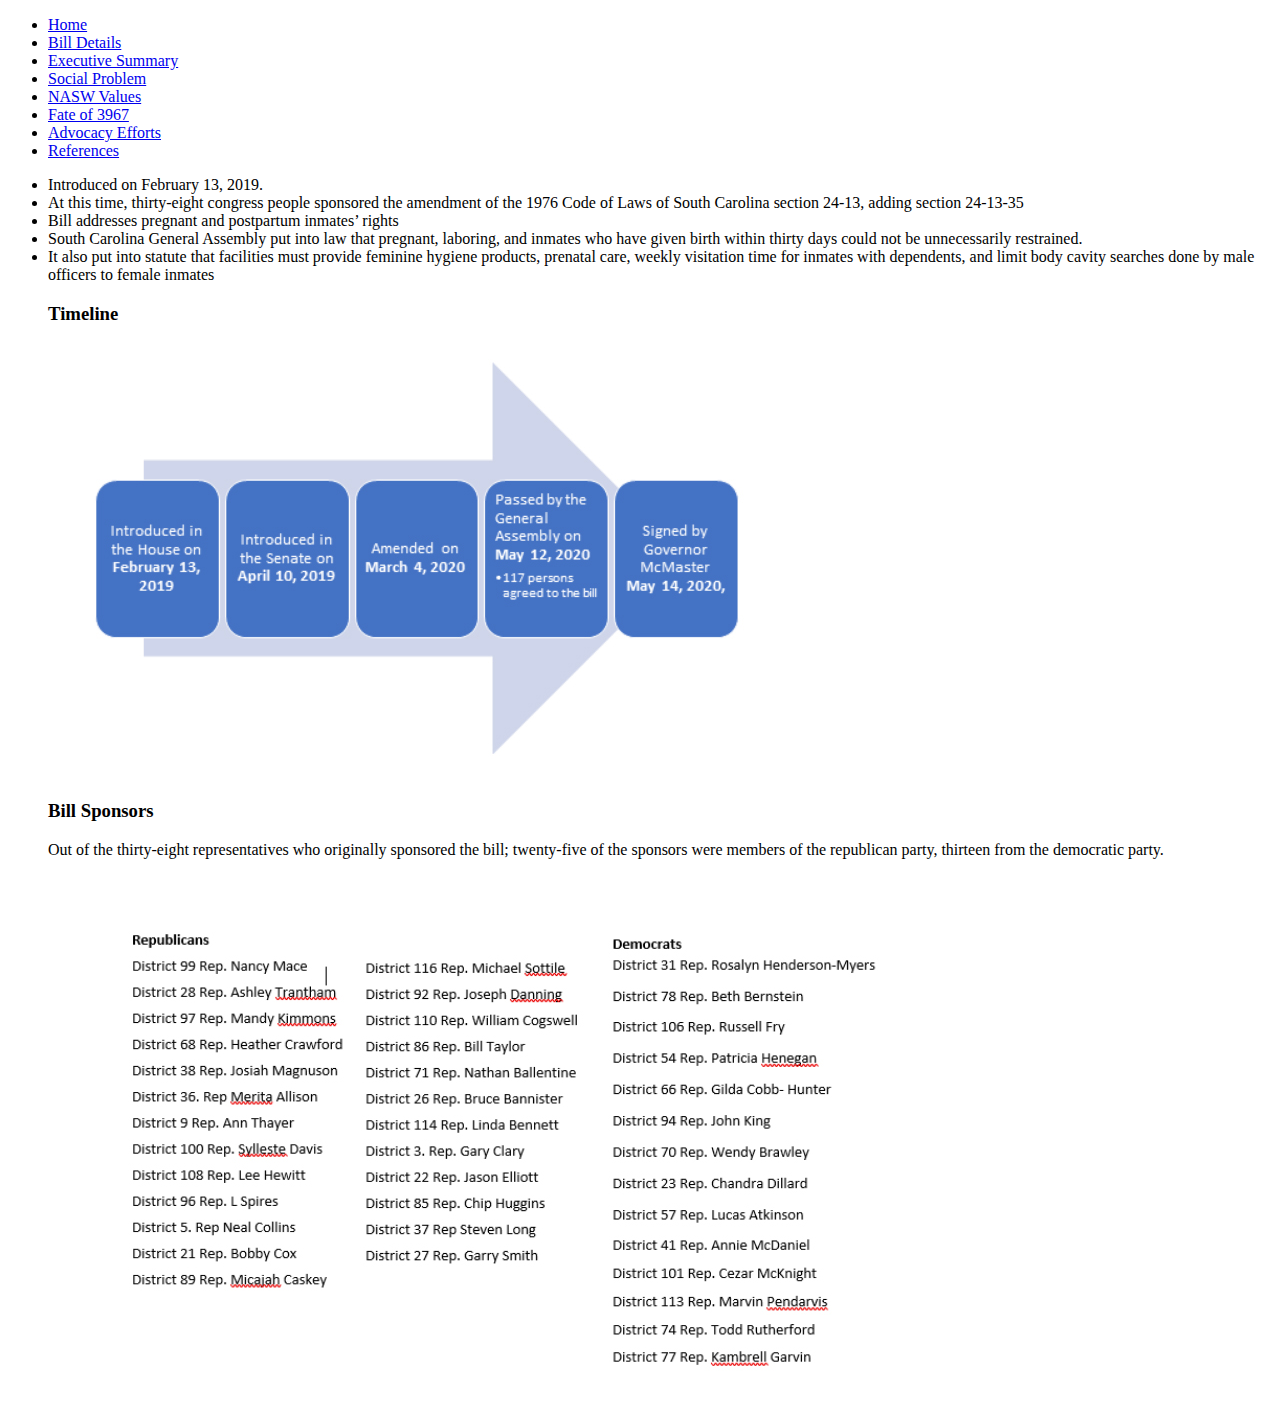
==== index.html @ e068c8c7 "initial project" ====
<!DOCTYPE html>
<html lang="en">
<head>
    <meta charset="UTF-8">
    <meta name="viewport" content="width=device-width, initial-scale=1.0">
    <title>Document</title>
</head>
<body>
    <nav>
        <ul>
            <li>
                <a href="index.html">Home</a>
            </li>
            <li>
                <a href="billdetails.html">Bill Details</a>
            </li>
            <li>
                <a href="executivesummary.html">Executive Summary</a> 
            </li>
            <li>
                <a href="socialproblem.html">Social Problem</a> 
            </li>
            <li>
                <a href="naswvalues.html">NASW Values</a> 
            </li>
            <li>
                <a href="fateof3967.html">Fate of 3967</a>
            </li>
            <li>
                <a href="advocacyefforts.html">Advocacy Efforts</a>
            </li>
            <li>
                <a href="references.html">References</a>
            </li>
        </ul>
    </nav>
    <main>
        <ul>
            <li>
                Introduced on February 13, 2019.  
            </li>
            <li>
                At this time, thirty-eight congress people sponsored the amendment of the 1976 Code of Laws 
                of South Carolina section 24-13, adding section 24-13-35 
            </li>
            <li>
                Bill addresses pregnant and postpartum inmates’ rights
            </li>
            <li>
                South Carolina General Assembly put into law that pregnant, laboring, and inmates who have 
                given birth within thirty days could not be unnecessarily restrained.
            </li>
            <li>
                It also put into statute that facilities must provide feminine hygiene products, 
                prenatal care, weekly visitation time for inmates with dependents, and limit body 
                cavity searches done by male officers to female inmates
            </li>
        </ol>
        <h3>Timeline</h3>
        <img src="timeline.jpg" />
        <h3>Bill Sponsors</h3>
        <p>
           Out of the thirty-eight representatives who originally sponsored the bill; twenty-five of 
           the sponsors were members of the republican party, thirteen from the democratic party.
        </p>
        <img src="billsponsors.jpg" />
    </main>
</body>
</html>
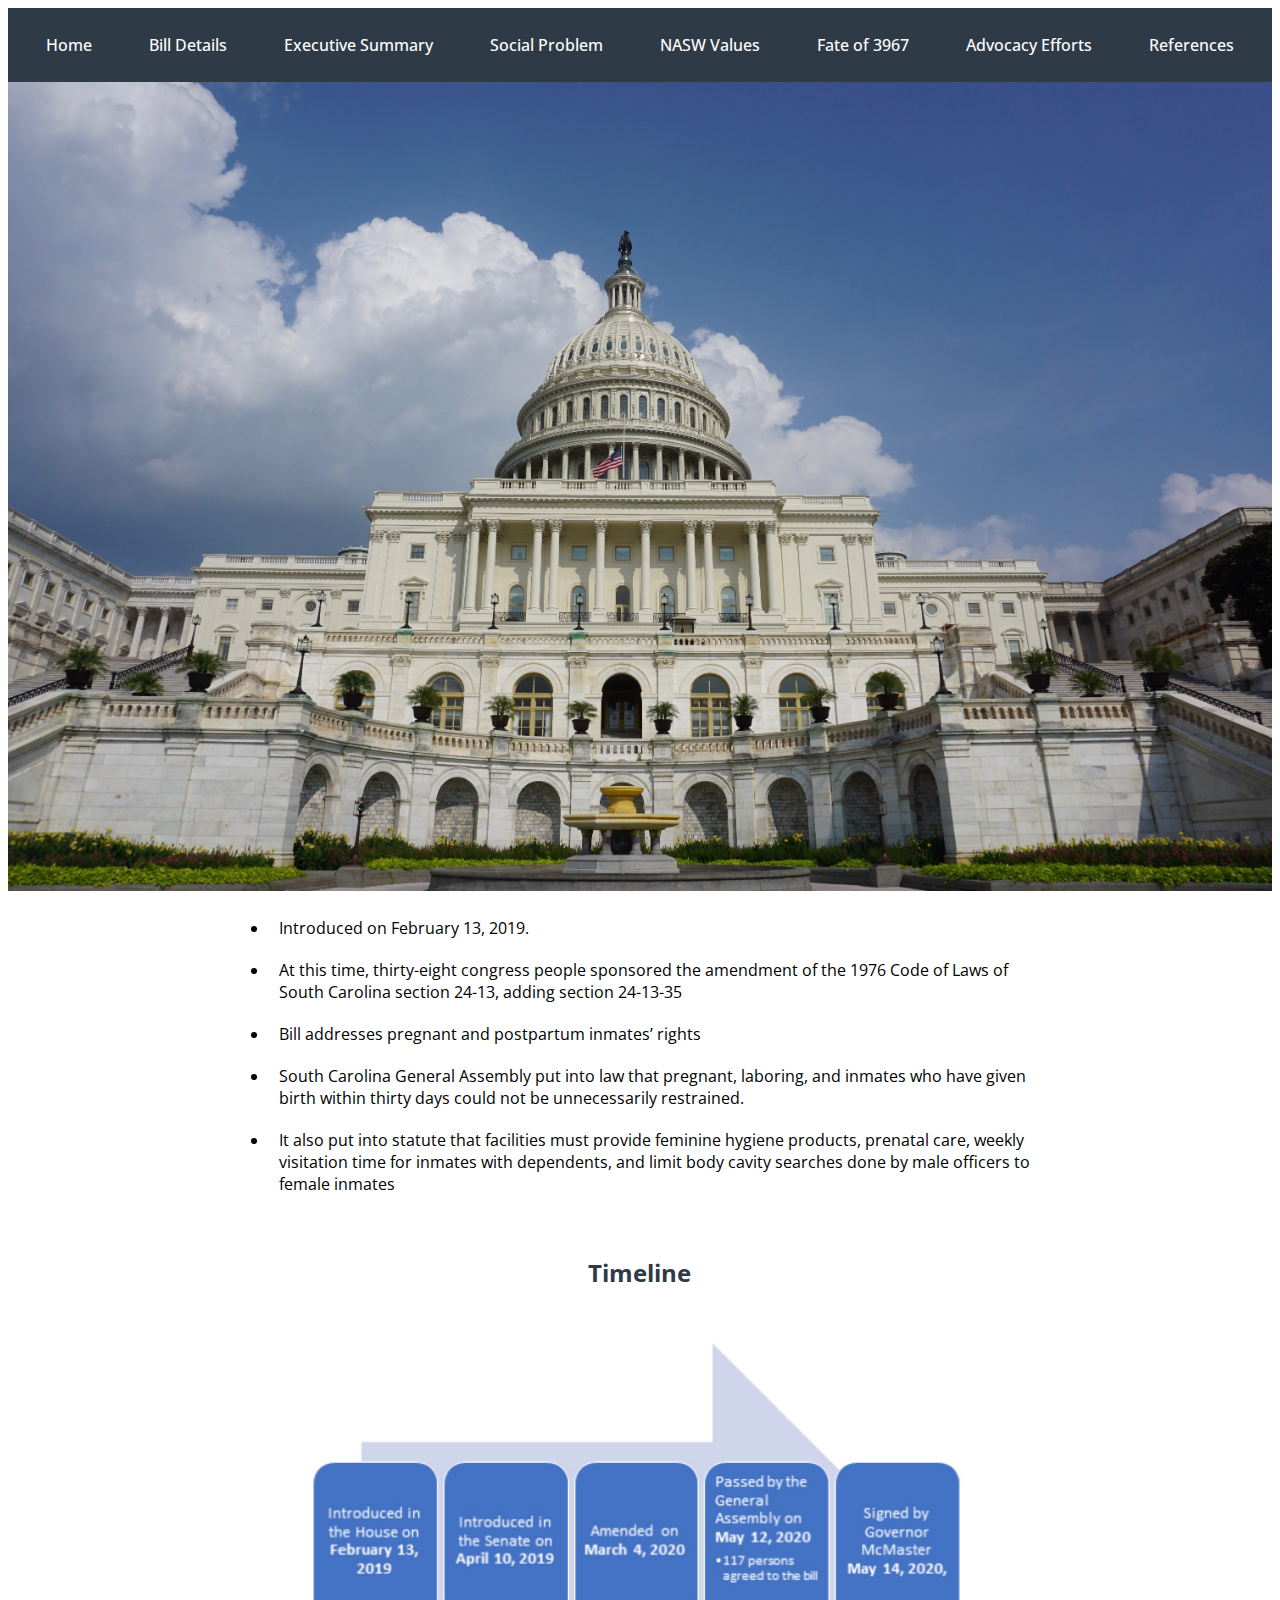
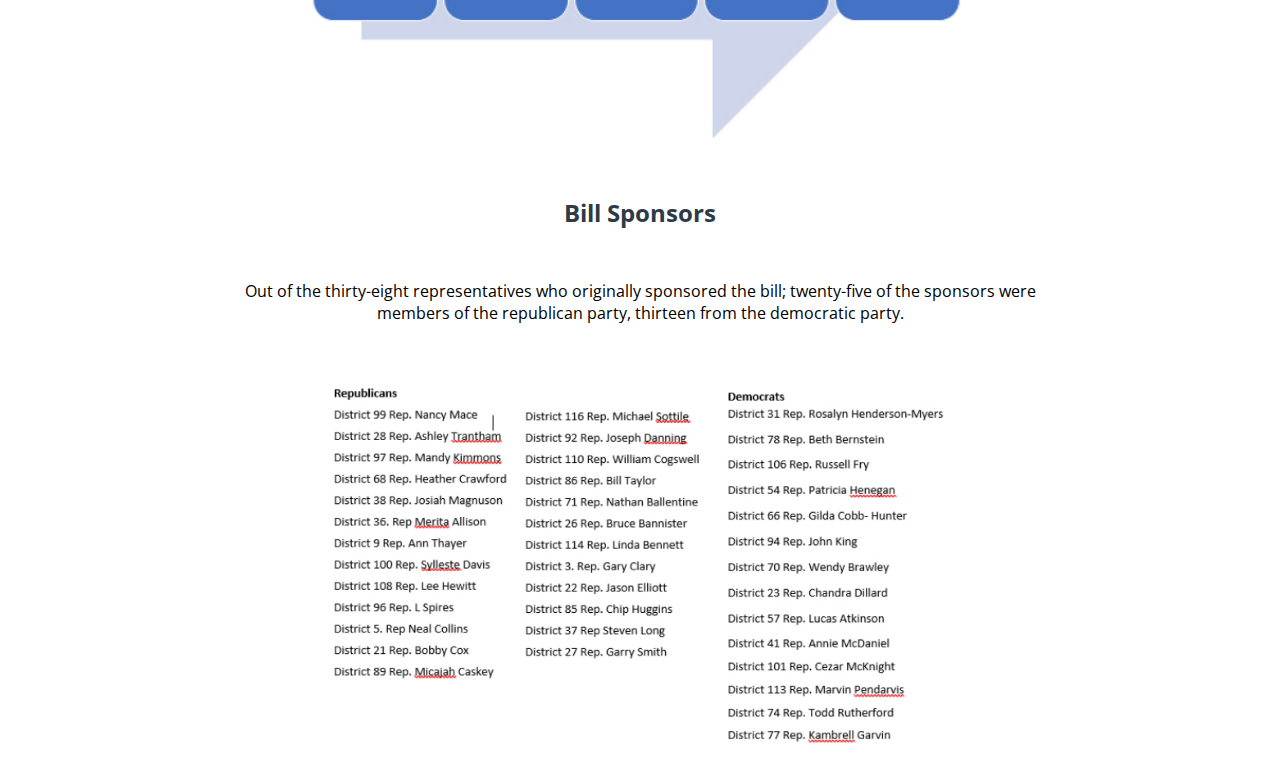
==== commit 258307f0: "styling" ====
--- a/index.html
+++ b/index.html
@@ -3,7 +3,8 @@
 <head>
     <meta charset="UTF-8">
     <meta name="viewport" content="width=device-width, initial-scale=1.0">
-    <title>Document</title>
+    <link rel="stylesheet" href="style.css">
+    <title>Bill 3967</title>
 </head>
 <body>
     <nav>
@@ -35,6 +36,7 @@
         </ul>
     </nav>
     <main>
+        <img src="capitol.jpg" class="capitol" alt="capitol building" />
         <ul>
             <li>
                 Introduced on February 13, 2019.  
@@ -55,15 +57,15 @@
                 prenatal care, weekly visitation time for inmates with dependents, and limit body 
                 cavity searches done by male officers to female inmates
             </li>
-        </ol>
-        <h3>Timeline</h3>
-        <img src="timeline.jpg" />
-        <h3>Bill Sponsors</h3>
+        </ul>
+        <h2>Timeline</h2>
+        <img src="timeline.jpg" class="timeline" />
+        <h2>Bill Sponsors</h2>
         <p>
            Out of the thirty-eight representatives who originally sponsored the bill; twenty-five of 
            the sponsors were members of the republican party, thirteen from the democratic party.
         </p>
-        <img src="billsponsors.jpg" />
+        <img src="billsponsors.jpg" class="billsponsors" />
     </main>
 </body>
 </html>--- a/style.css
+++ b/style.css
@@ -0,0 +1,97 @@
+@import url("https://fonts.googleapis.com/css2?family=Open+Sans&display=swap");
+
+html {
+    font-family: 'Open Sans', sans-serif;
+    padding: 0;
+    margin: 0;
+}
+
+* {
+    box-sizing: border-box;
+}
+
+nav {
+    background-color: rgb(46, 59, 71);
+    display: flex;
+}
+
+nav ul {
+    display: flex;
+    flex-wrap: wrap;
+    width: 100%;
+    justify-content: space-around;
+    padding: 10px;
+}
+
+nav li {
+    list-style-type: none;
+    font-weight: 500;
+}
+
+nav a:link {
+    color: white;
+    text-decoration: none;
+}
+/* A link that has been visited */
+nav a:visited {
+    color: white;
+}
+/* A link that is hovered on */
+nav a:hover {
+    color: rgb(157, 203, 255);
+}
+/* A link that is selected */
+nav a:active {
+    color: white;
+}
+
+.capitol {
+    width: 100%;
+}
+
+main {
+    display: flex;
+    flex-wrap: wrap;
+    justify-content: center;
+}
+
+main ul {
+    width: 65%;
+}
+
+main li {
+    padding: 10px;
+}
+
+main h2 {
+    width: 85%;
+    text-align: center;
+    padding: 15px;
+    color: rgb(46, 59, 71);
+}
+
+main h4 {
+    width: 85%;
+    text-align: center;
+    margin-bottom: -5px;
+}
+
+main p {
+    width: 65%;
+    text-align: center;
+}
+
+.timeline {
+    width: 80%;
+    max-width: 750px;
+}
+
+.billsponsors {
+    width: 80%;
+    max-width: 750px;
+}
+
+.rates {
+    width: 80%;
+    margin: 20px;
+}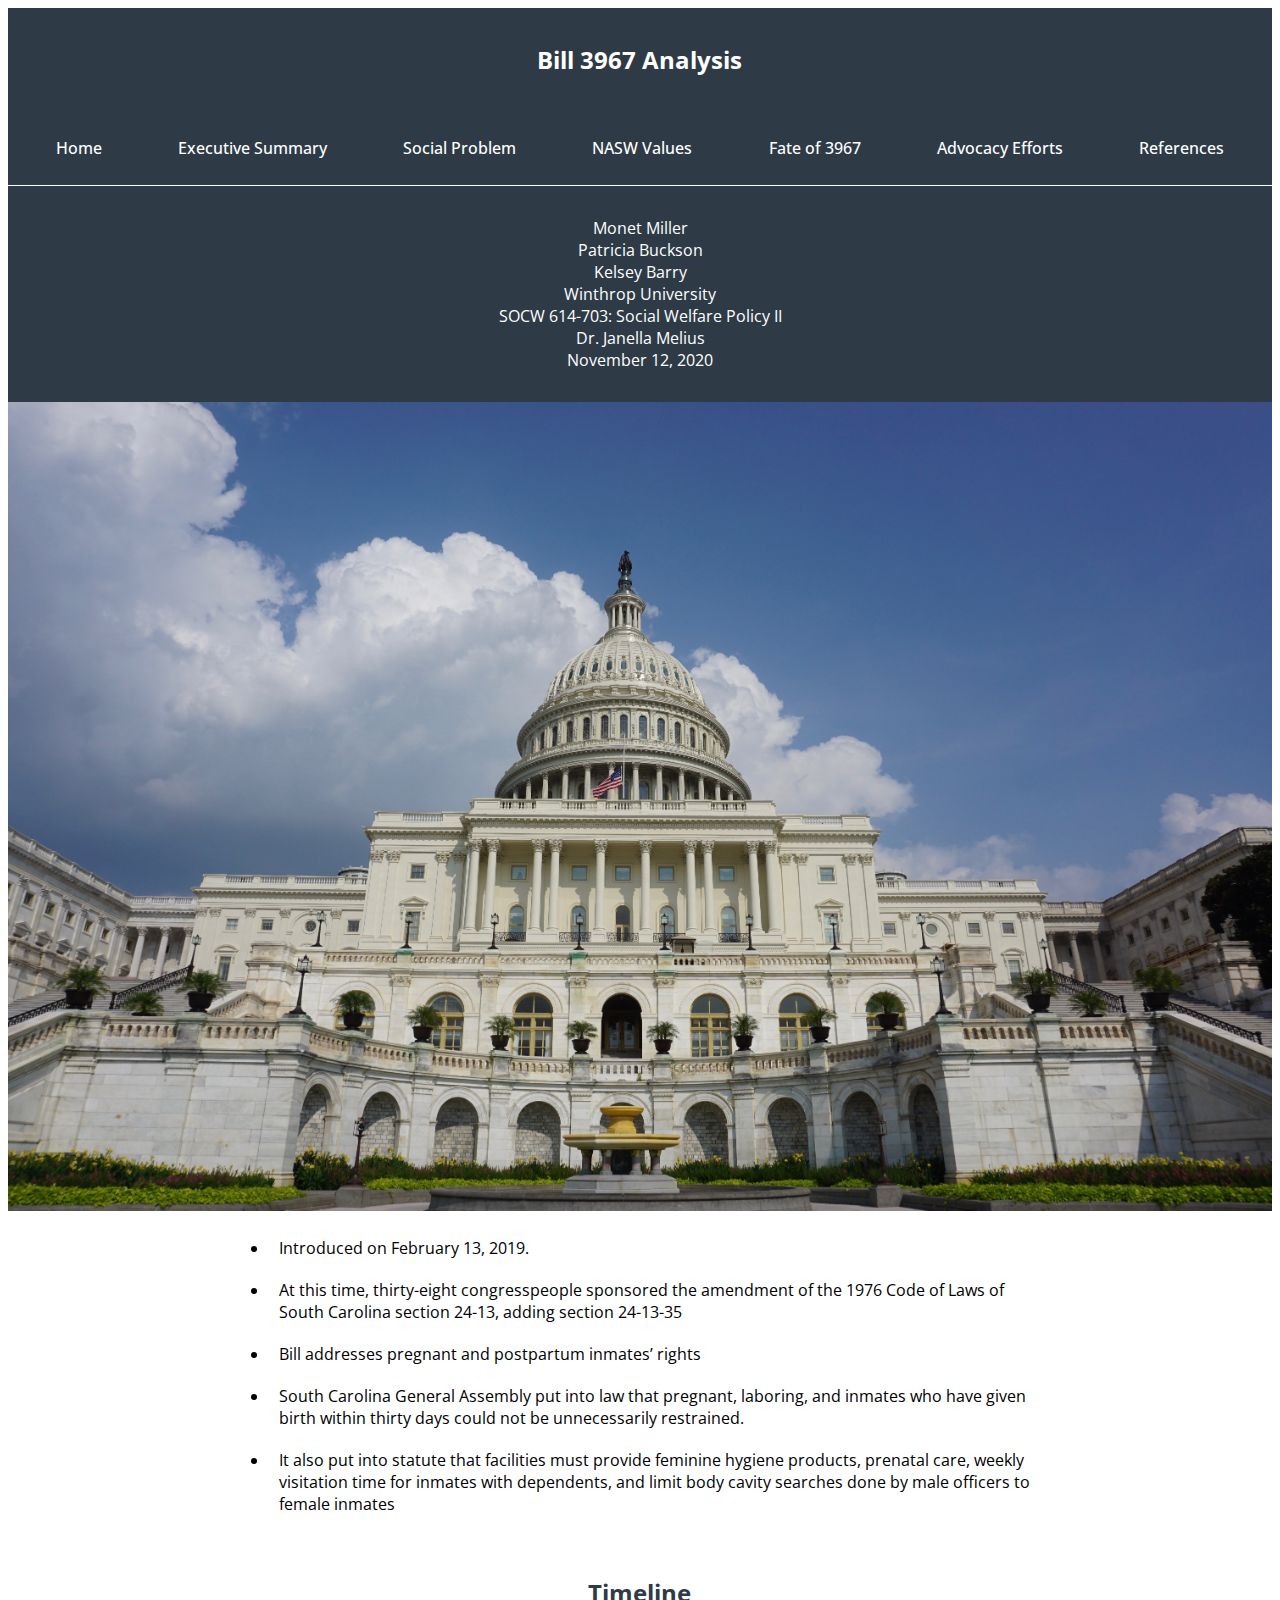
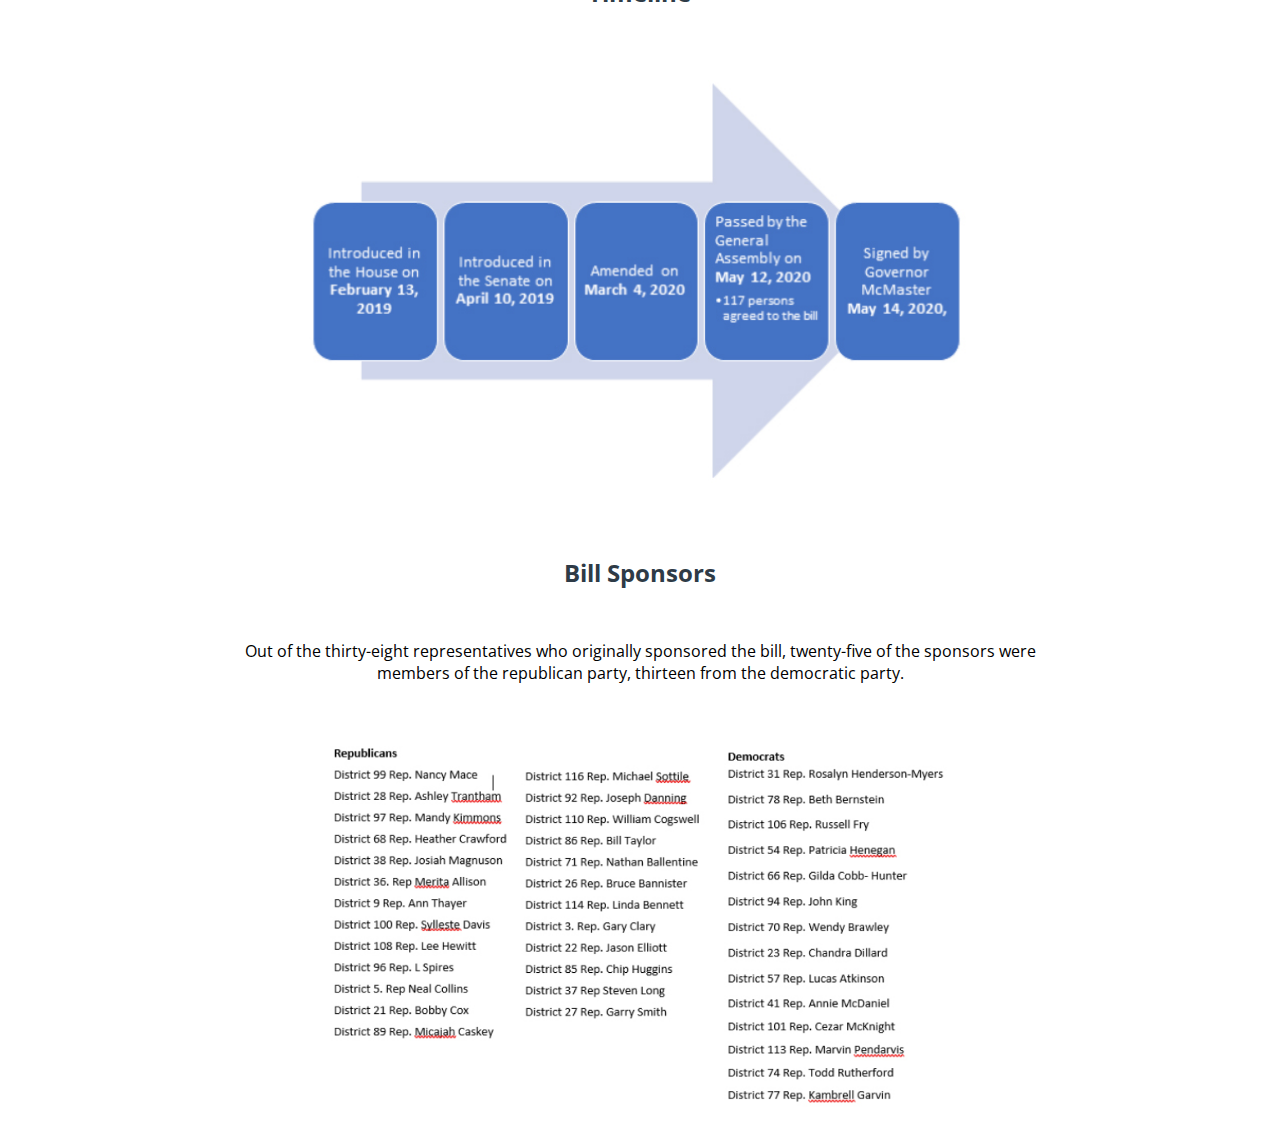
==== commit d121941f: "updated" ====
--- a/index.html
+++ b/index.html
@@ -8,12 +8,10 @@
 </head>
 <body>
     <nav>
+        <h2>Bill 3967 Analysis</h2>
         <ul>
             <li>
                 <a href="index.html">Home</a>
-            </li>
-            <li>
-                <a href="billdetails.html">Bill Details</a>
             </li>
             <li>
                 <a href="executivesummary.html">Executive Summary</a> 
@@ -35,6 +33,18 @@
             </li>
         </ul>
     </nav>
+    <footer>
+        <p>
+            Monet Miller<br>
+            Patricia Buckson<br>
+            Kelsey Barry<br>
+            Winthrop University<br>
+            SOCW 614-703: Social Welfare Policy II<br>
+            Dr. Janella Melius<br>
+            November 12, 2020<br>
+
+        </p>
+    </footer>
     <main>
         <img src="capitol.jpg" class="capitol" alt="capitol building" />
         <ul>
@@ -42,30 +52,31 @@
                 Introduced on February 13, 2019.  
             </li>
             <li>
-                At this time, thirty-eight congress people sponsored the amendment of the 1976 Code of Laws 
-                of South Carolina section 24-13, adding section 24-13-35 
+                At this time, thirty-eight congresspeople sponsored the amendment of the 1976 Code of Laws of South Carolina 
+                section 24-13, adding section 24-13-35  
             </li>
             <li>
                 Bill addresses pregnant and postpartum inmates’ rights
             </li>
             <li>
-                South Carolina General Assembly put into law that pregnant, laboring, and inmates who have 
-                given birth within thirty days could not be unnecessarily restrained.
+                South Carolina General Assembly put into law that pregnant, laboring, and inmates who have given birth within thirty 
+                days could not be unnecessarily restrained.
             </li>
             <li>
-                It also put into statute that facilities must provide feminine hygiene products, 
-                prenatal care, weekly visitation time for inmates with dependents, and limit body 
-                cavity searches done by male officers to female inmates
+                It also put into statute that facilities must provide feminine hygiene products, prenatal care, weekly visitation time 
+                for inmates with dependents, and limit body cavity searches done by male officers to female inmates
             </li>
         </ul>
         <h2>Timeline</h2>
         <img src="timeline.jpg" class="timeline" />
         <h2>Bill Sponsors</h2>
         <p>
-           Out of the thirty-eight representatives who originally sponsored the bill; twenty-five of 
-           the sponsors were members of the republican party, thirteen from the democratic party.
+            Out of the thirty-eight representatives who originally sponsored the bill, twenty-five of the sponsors were members of the 
+            republican party, thirteen from the democratic party.
+
         </p>
         <img src="billsponsors.jpg" class="billsponsors" />
     </main>
+    
 </body>
 </html>--- a/style.css
+++ b/style.css
@@ -13,6 +13,8 @@
 nav {
     background-color: rgb(46, 59, 71);
     display: flex;
+    flex-wrap: wrap;
+    justify-content: center;
 }
 
 nav ul {
@@ -63,11 +65,15 @@
     padding: 10px;
 }
 
-main h2 {
+h2 {
     width: 85%;
     text-align: center;
     padding: 15px;
     color: rgb(46, 59, 71);
+}
+
+nav h2 {
+    color: white;
 }
 
 main h4 {
@@ -84,6 +90,7 @@
 .timeline {
     width: 80%;
     max-width: 750px;
+    margin: 20px;
 }
 
 .billsponsors {
@@ -92,6 +99,52 @@
 }
 
 .rates {
+    width: 75%;
+    margin: 40px;
+}
+
+.micromezzo {
+    width: 75%;
+    margin: 40px;
+    max-width: 800px;
+}
+
+.executivesummary p {
+    text-align: left;
+    margin: 10px;
+}
+
+.references {
     width: 80%;
+    max-width: 750px;
+    margin-bottom: 40px;
+}
+
+.values {
+    width: 80%;
+    max-width: 700px;
     margin: 20px;
+}
+
+.naswheader {
+    width: 80%;
+    max-width: 600px;
+    margin: 20px;
+}
+
+.law {
+    width: 80%;
+    max-width: 1000px;
+    margin: 20px;
+}
+
+footer {
+    background-color:  rgb(46, 59, 71);
+    color: white;
+    display: flex;
+    padding: 15px;
+    justify-content: center;
+    align-items: center;
+    text-align: center;
+    border-top: white thin solid;
 }